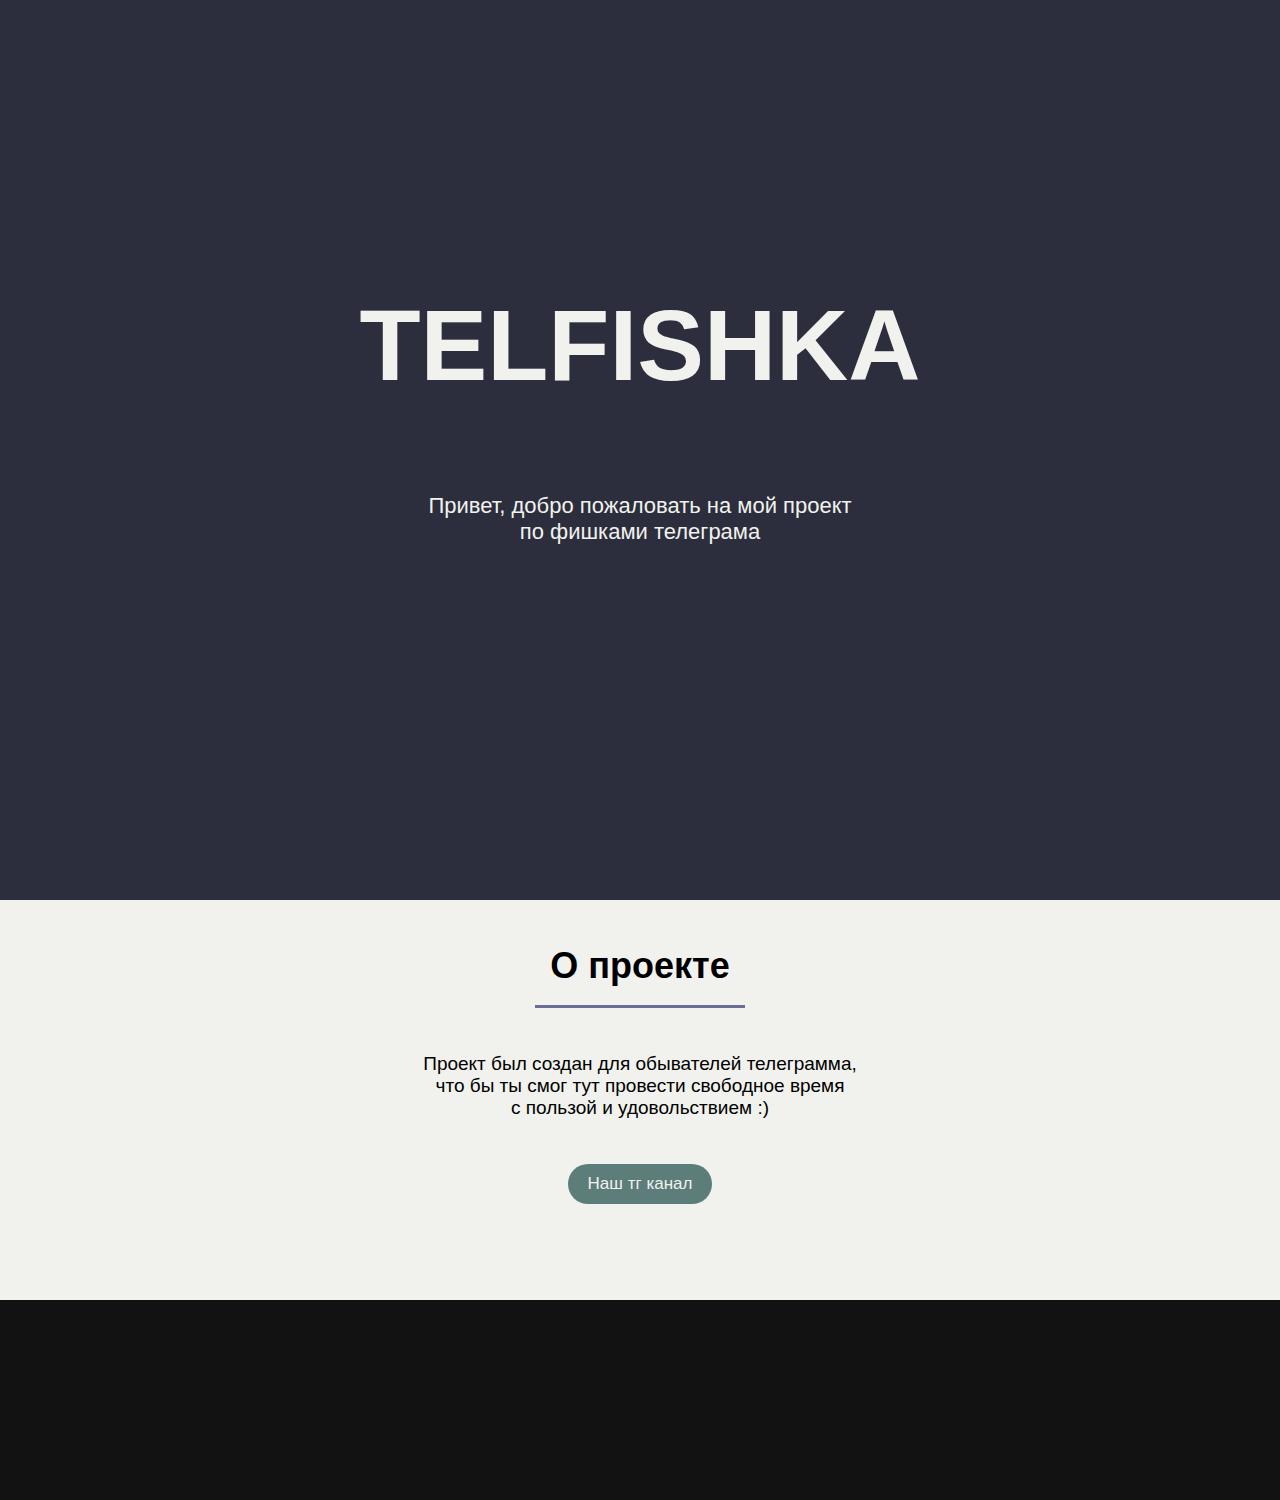
==== index.html @ 824b0628 "Update index.html" ====
<!DOCTYPE html>
<html lang="ru">
<head>
  <meta charset="UTF-8">
  <meta http-equiv="X-UA-Compatible" content="IE=edge">
  <meta name="viewport" content="width=device-width, initial-scale=1.0">
  <link href="../css/telfishka1.css" rel="stylesheet" type="text/css">
  <link rel="icon" href="../img/telogo.png" type="image/x-icon">
  <title>Телеграм - Фишка</title>
</head>
<body>
  <div id="contaner">
    <div id="head"></div>
    <div id="content">
      <div id="ava">
        <h1>TELFISHKA</h1>
      <p>Привет, добро пожаловать на мой проект<br>по фишками телеграма</p></div>
      <div id="info"><div id="info-"><H1>О проекте</H1></div><p>Проект был создан для обывателей телеграмма,<br>что бы ты смог тут провести свободное время <br>с пользой и удовольствием :)</p>
    <a href="#">Наш тг канал</a>
  </div>
    </div>
    <div id="footer"></div>
  </div>
</body>
</html>
---- css/telfishka1.css ----
@media only screen and (max-width: 1920px) and (min-width: 1680px){
  #ava h1{
    color:#F1F2ED;
    text-align:center;
    padding-top: 32vh;
    font-size: 100px;
  }
#ava p{
  color:#F1F2ED;
  text-align:center;
  font-size: 22px;
  padding-top: 10vh;
}
}
@media only screen and (max-width: 1680px) and (min-width: 960px){
#ava h1{
  color:#F1F2ED;
  text-align:center;
  padding-top: 32vh;
  font-size: 100px;
}
#ava p{
  color:#F1F2ED;
  text-align:center;
  font-size: 22px;
  padding-top: 10vh;
}
}
@media only screen and (max-width: 960px) and (min-width: 480px){
  #ava h1{
    color:#F1F2ED;
    text-align:center;
    padding-top: 32vh;
    font-size: 70px;
  }
  #ava p{
    color:#F1F2ED;
    text-align:center;
    font-size: 19px;
    padding-top: 10vh;
  }
}
@media only screen and (max-width: 510px) and (min-width: 320px){
  #ava h1{
    color:#F1F2ED;
    text-align:center;
    padding-top: 32vh;
    font-size: 50px;
  }
  #ava p{
    color:#F1F2ED;
    text-align:center;
    font-size: 19px;
    padding-top: 5vh;
  }
}
* {
  padding: 0;
  margin: 0;
  overflow-x: hidden;
}
#container{ 
  height: 100%;
  width: 100%;
}
#content{
  height: 1300px;
  width: 100%;
  background-color: #ffffff;
}
#ava{
  height: 100vh;
  background-color: #2C2E3D;
}
h1{
  font-family:'Trebuchet MS', 'Lucida Sans Unicode', 'Lucida Grande', 'Lucida Sans', Arial, sans-serif;
}
p{
  font-family:'Trebuchet MS', 'Lucida Sans Unicode', 'Lucida Grande', 'Lucida Sans', Arial, sans-serif;
}
a{
  font-family:'Trebuchet MS', 'Lucida Sans Unicode', 'Lucida Grande', 'Lucida Sans', Arial, sans-serif;
}


#info{
  height:400px;
  width: 100%;
  background-color: #F1F2ED;
  padding-top: 5vh;
}
#info- h1{
  text-align: center;
}
#info-{
  border-bottom: #2C2E3D 3px inset;
  margin: auto;
  height: 60px;
  width: 210px;
  font-size: 18px;
}
#info p{
  text-align:center;
  font-size: 19px;
  padding-top: 5vh;
  padding-bottom: 5vh;
}
#footer{
  background-color: rgb(18, 18, 18);
  width: 100%;
  height: 200px;
  clear: both;
}
#info a {
 padding: 10px 20px 10px 20px;
 background-color: #5C7D7A;
 border-radius: 40px;
 text-decoration: none;
 color:#F1F2ED;
 font-size: 17px;
 margin: auto;
 display:table;
 transition-duration: 0.5s;
}
#info a:hover{
  background-color: #566362;
  transition-duration: 0.5s;
  color: #b3b3b3;
}
body::-webkit-scrollbar {
  width: 7px;
  height: 7px;
  
}
body::-webkit-scrollbar-thumb {
  background-color: #7a7a7a;
  border-radius: 20px;
  
}
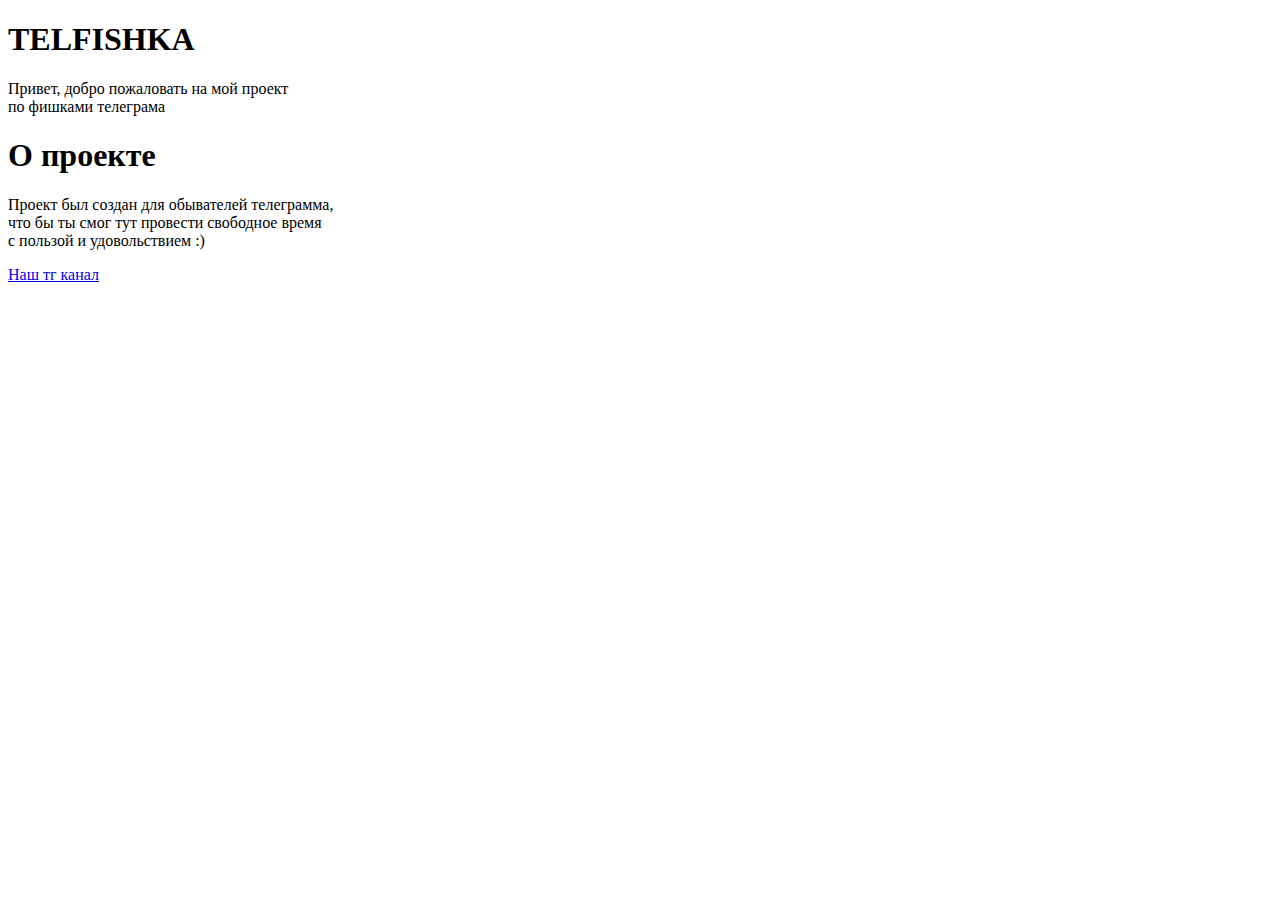
==== commit d40f3edc: "Update index.html" ====
--- a/index.html
+++ b/index.html
@@ -4,7 +4,7 @@
   <meta charset="UTF-8">
   <meta http-equiv="X-UA-Compatible" content="IE=edge">
   <meta name="viewport" content="width=device-width, initial-scale=1.0">
-  <link href="../css/telfishka1.css" rel="stylesheet" type="text/css">
+  <link href="telfishka1.css" rel="stylesheet" type="text/css">
   <link rel="icon" href="../img/telogo.png" type="image/x-icon">
   <title>Телеграм - Фишка</title>
 </head>
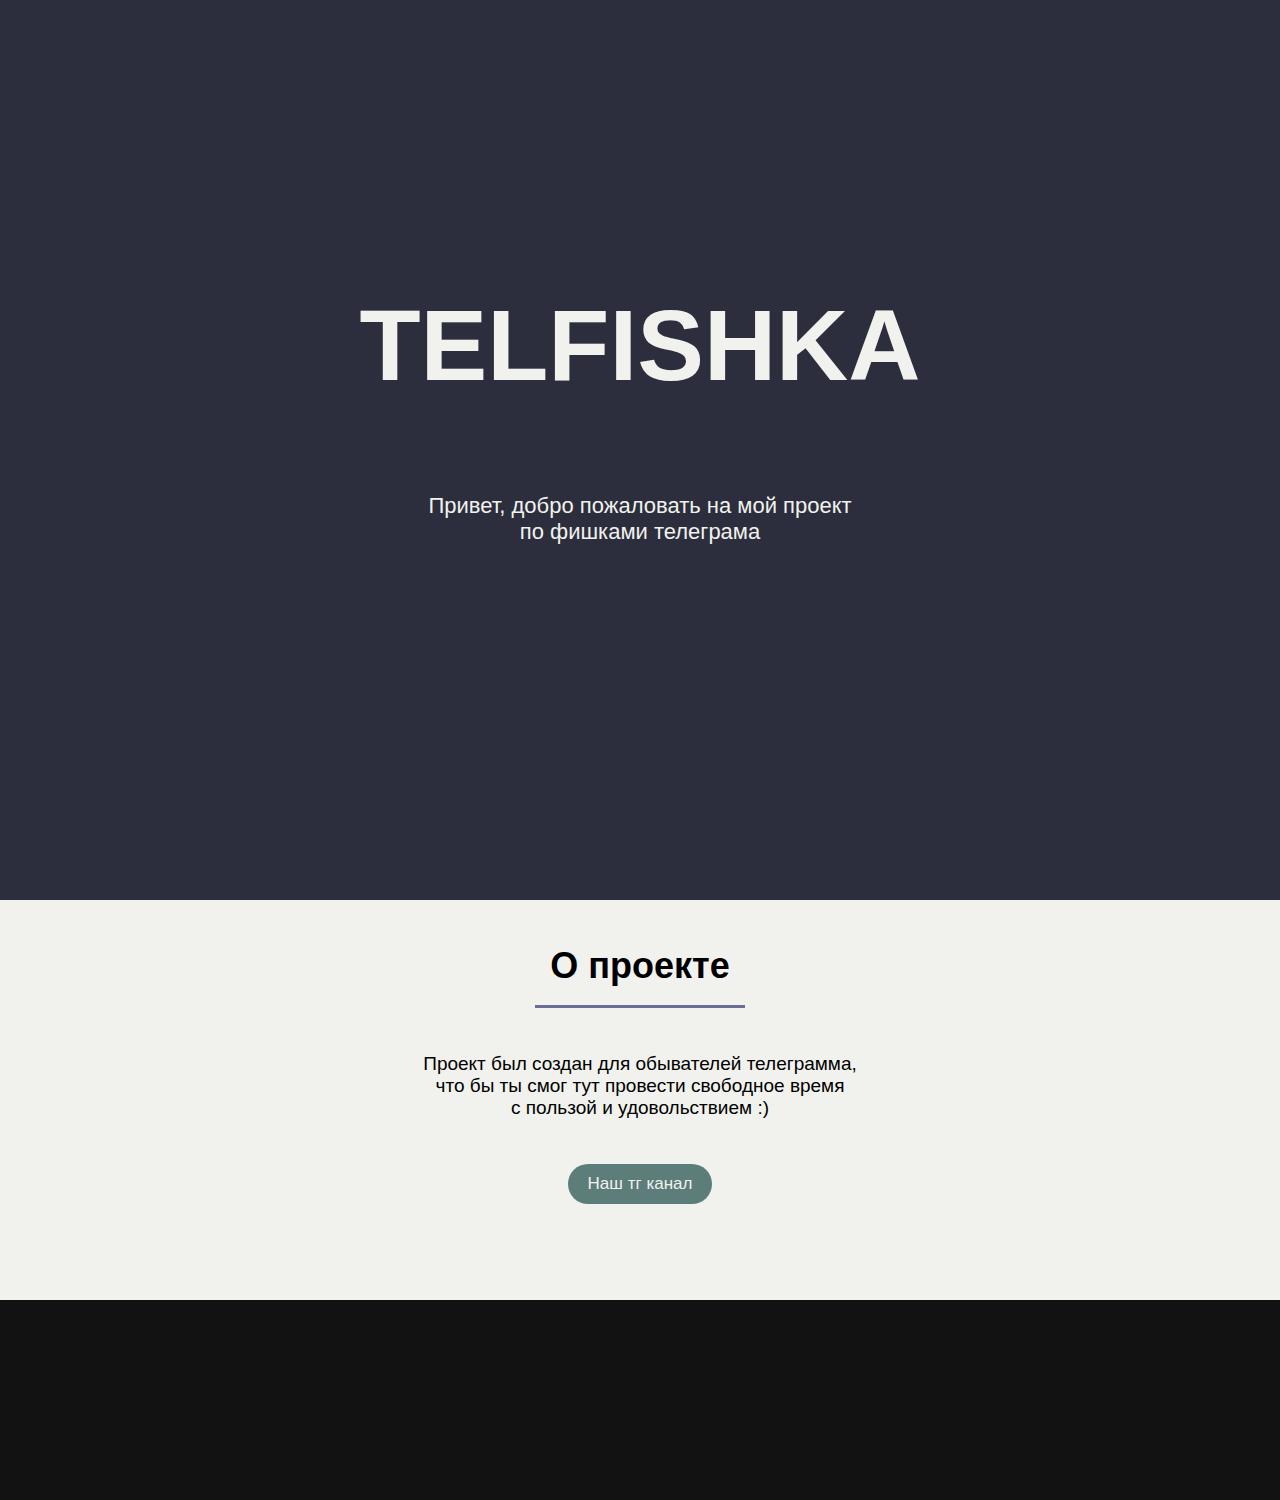
==== commit c639f1d1: "Update index.html" ====
--- a/index.html
+++ b/index.html
@@ -4,7 +4,7 @@
   <meta charset="UTF-8">
   <meta http-equiv="X-UA-Compatible" content="IE=edge">
   <meta name="viewport" content="width=device-width, initial-scale=1.0">
-  <link href="telfishka1.css" rel="stylesheet" type="text/css">
+  <link href="css/telfishka1.css" rel="stylesheet" type="text/css">
   <link rel="icon" href="../img/telogo.png" type="image/x-icon">
   <title>Телеграм - Фишка</title>
 </head>
--- a/css/telfishka1.css
+++ b/css/telfishka1.css
@@ -0,0 +1,139 @@
+@media only screen and (max-width: 1920px) and (min-width: 1680px){
+  #ava h1{
+    color:#F1F2ED;
+    text-align:center;
+    padding-top: 32vh;
+    font-size: 100px;
+  }
+#ava p{
+  color:#F1F2ED;
+  text-align:center;
+  font-size: 22px;
+  padding-top: 10vh;
+}
+}
+@media only screen and (max-width: 1680px) and (min-width: 960px){
+#ava h1{
+  color:#F1F2ED;
+  text-align:center;
+  padding-top: 32vh;
+  font-size: 100px;
+}
+#ava p{
+  color:#F1F2ED;
+  text-align:center;
+  font-size: 22px;
+  padding-top: 10vh;
+}
+}
+@media only screen and (max-width: 960px) and (min-width: 480px){
+  #ava h1{
+    color:#F1F2ED;
+    text-align:center;
+    padding-top: 32vh;
+    font-size: 70px;
+  }
+  #ava p{
+    color:#F1F2ED;
+    text-align:center;
+    font-size: 19px;
+    padding-top: 10vh;
+  }
+}
+@media only screen and (max-width: 510px) and (min-width: 320px){
+  #ava h1{
+    color:#F1F2ED;
+    text-align:center;
+    padding-top: 32vh;
+    font-size: 50px;
+  }
+  #ava p{
+    color:#F1F2ED;
+    text-align:center;
+    font-size: 19px;
+    padding-top: 5vh;
+  }
+}
+* {
+  padding: 0;
+  margin: 0;
+  overflow-x: hidden;
+}
+#container{ 
+  height: 100%;
+  width: 100%;
+}
+#content{
+  height: 1300px;
+  width: 100%;
+  background-color: #ffffff;
+}
+#ava{
+  height: 100vh;
+  background-color: #2C2E3D;
+}
+h1{
+  font-family:'Trebuchet MS', 'Lucida Sans Unicode', 'Lucida Grande', 'Lucida Sans', Arial, sans-serif;
+}
+p{
+  font-family:'Trebuchet MS', 'Lucida Sans Unicode', 'Lucida Grande', 'Lucida Sans', Arial, sans-serif;
+}
+a{
+  font-family:'Trebuchet MS', 'Lucida Sans Unicode', 'Lucida Grande', 'Lucida Sans', Arial, sans-serif;
+}
+
+
+#info{
+  height:400px;
+  width: 100%;
+  background-color: #F1F2ED;
+  padding-top: 5vh;
+}
+#info- h1{
+  text-align: center;
+}
+#info-{
+  border-bottom: #2C2E3D 3px inset;
+  margin: auto;
+  height: 60px;
+  width: 210px;
+  font-size: 18px;
+}
+#info p{
+  text-align:center;
+  font-size: 19px;
+  padding-top: 5vh;
+  padding-bottom: 5vh;
+}
+#footer{
+  background-color: rgb(18, 18, 18);
+  width: 100%;
+  height: 200px;
+  clear: both;
+}
+#info a {
+ padding: 10px 20px 10px 20px;
+ background-color: #5C7D7A;
+ border-radius: 40px;
+ text-decoration: none;
+ color:#F1F2ED;
+ font-size: 17px;
+ margin: auto;
+ display:table;
+ transition-duration: 0.5s;
+}
+#info a:hover{
+  background-color: #566362;
+  transition-duration: 0.5s;
+  color: #b3b3b3;
+}
+body::-webkit-scrollbar {
+  width: 7px;
+  height: 7px;
+  
+}
+body::-webkit-scrollbar-thumb {
+  background-color: #7a7a7a;
+  border-radius: 20px;
+  
+}